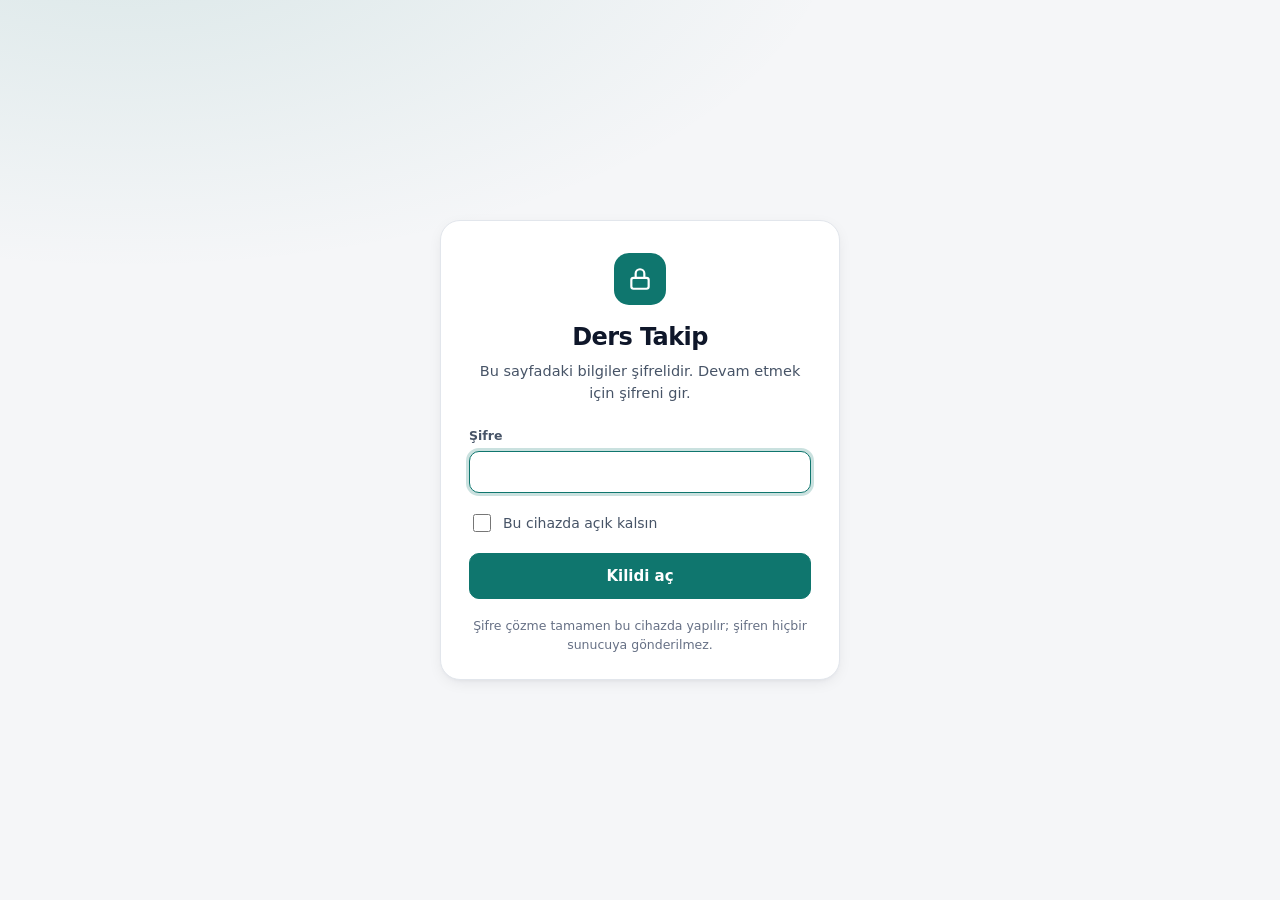
==== index.html @ cd124414 "Çalışma sekmesi: bilgi paketinden haftalık konular ve resmi not oranları - Her dersin OKÜ Bologna bi" ====
<!DOCTYPE html>
<html lang="tr">
<head>
<meta charset="utf-8">
<meta name="viewport" content="width=device-width, initial-scale=1, viewport-fit=cover">
<meta http-equiv="Content-Security-Policy" content="default-src 'self'; script-src 'self'; style-src 'self' 'unsafe-inline' https://fonts.googleapis.com; font-src https://fonts.gstatic.com; img-src 'self' data:; connect-src 'self' https://api.github.com https://gist.githubusercontent.com; object-src 'none'; base-uri 'none'; form-action 'none'">
<meta name="referrer" content="no-referrer">
<meta name="robots" content="noindex, nofollow, noarchive">
<meta name="color-scheme" content="light dark">
<meta name="theme-color" content="#f5f6f8" media="(prefers-color-scheme: light)">
<meta name="theme-color" content="#0b0f15" media="(prefers-color-scheme: dark)">
<meta name="application-name" content="Ders Takip">
<meta name="mobile-web-app-capable" content="yes">
<meta name="apple-mobile-web-app-capable" content="yes">
<meta name="apple-mobile-web-app-title" content="Ders Takip">
<meta name="apple-mobile-web-app-status-bar-style" content="default">
<link rel="manifest" href="manifest.webmanifest">
<link rel="apple-touch-icon" href="icons/apple-touch-icon.png">
<title>Ders Takip</title>
<link rel="icon" type="image/png" sizes="32x32" href="icons/favicon-32.png">
<link rel="preconnect" href="https://fonts.googleapis.com">
<link rel="preconnect" href="https://fonts.gstatic.com" crossorigin>
<link crossorigin="anonymous" href="https://fonts.googleapis.com/css2?family=Plus+Jakarta+Sans:wght@400;500;600;700;800&family=JetBrains+Mono:wght@500;600&display=swap" rel="stylesheet">
<link rel="stylesheet" href="style.css?v=14">
<script src="tema.js?v=14"></script>
</head>
<body>

<main class="lock" id="lock" hidden>
  <div class="lock-card">
    <div class="brand-mark lock-mark" aria-hidden="true">
      <svg viewBox="0 0 24 24"><rect x="4" y="11" width="16" height="10" rx="2"/><path d="M8 11V7a4 4 0 0 1 8 0v4"/></svg>
    </div>
    <h1 class="lock-title">Ders Takip</h1>
    <p class="lock-sub">Bu sayfadaki bilgiler şifrelidir. Devam etmek için şifreni gir.</p>
    <form id="lockForm" class="lock-form" novalidate>
      <div class="field">
        <label for="lockPw">Şifre</label>
        <input id="lockPw" class="input" type="password" name="password" autocomplete="current-password" required>
      </div>
      <label class="lock-remember"><input type="checkbox" id="lockRemember"> Bu cihazda açık kalsın</label>
      <button id="lockBtn" class="btn btn-primary" type="submit">Kilidi aç</button>
    </form>
    <p class="lock-err" id="lockErr" role="alert" hidden></p>
    <p class="help lock-foot">Şifre çözme tamamen bu cihazda yapılır; şifren hiçbir sunucuya gönderilmez.</p>
  </div>
</main>

<div id="app" hidden>
<a class="skip" href="#view">İçeriğe geç</a>
<div class="app">
  <aside class="sidebar" aria-label="Ana menü">
    <div class="brand">
      <div class="brand-mark" aria-hidden="true">
        <svg viewBox="0 0 24 24"><path d="M22 10 12 5 2 10l10 5 10-5z"/><path d="M6 12v5c3 3 9 3 12 0v-5"/></svg>
      </div>
      <div>
        <div class="brand-title">Ders Takip</div>
        <div class="brand-sub" id="brandSub"></div>
      </div>
    </div>
    <nav class="nav" id="nav"></nav>
    <div class="side-foot" id="sideFoot"></div>
  </aside>

  <main class="main">
    <header class="topbar">
      <div class="topbar-left">
        <h1 class="page-title" id="pageTitle">Bugün</h1>
        <span class="week-pill" id="weekPill"></span>
      </div>
      <div class="topbar-right">
        <a class="sync-pill" id="syncPill" href="#ayarlar" hidden></a>
        <button class="icon-btn" id="themeBtn" type="button" aria-label="Temayı değiştir"></button>
        <button class="icon-btn only-mobile" id="settingsBtnTop" type="button" aria-label="Ayarlar"></button>
      </div>
    </header>
    <div id="view" class="view" tabindex="-1"></div>
  </main>

  <nav class="tabbar" id="tabbar" aria-label="Alt menü"></nav>
</div>

<div class="drawer-wrap" id="drawerWrap" hidden>
  <div class="scrim" data-close></div>
  <section class="drawer" id="drawer" role="dialog" aria-modal="true" aria-labelledby="drawerTitle"></section>
</div>

<div class="toast-wrap" id="toasts" aria-live="polite"></div>
</div>

<noscript><p style="padding:24px;font-family:sans-serif">Bu uygulama için JavaScript gereklidir.</p></noscript>
<script src="sabitler.js?v=14"></script>
<script src="kilit.js?v=14"></script>
</body>
</html>
---- style.css ----
/* ============ Tokens ============ */
:root {
  --bg: #f5f6f8;
  --surface: #ffffff;
  --surface-2: #f0f2f5;
  --surface-3: #e7eaef;
  --border: #e2e6ec;
  --border-strong: #cdd3dc;
  --text: #0f172a;
  --text-2: #475467;
  --text-3: #667085;
  --primary: #0f766e;
  --primary-hover: #115e59;
  --primary-soft: #d5f5ef;
  --on-primary: #ffffff;
  --danger: #c81e1e;
  --danger-soft: #fde8e8;
  --warn: #a15c07;
  --warn-soft: #fdf1d8;
  --ok: #157f3b;
  --ok-soft: #dcf5e4;
  --info: #1d5fd1;
  --info-soft: #e1ebfd;
  --shadow-sm: 0 1px 2px rgba(16, 24, 40, .05);
  --shadow-md: 0 4px 16px -4px rgba(16, 24, 40, .10), 0 2px 4px -2px rgba(16, 24, 40, .05);
  --shadow-lg: 0 24px 48px -12px rgba(16, 24, 40, .22);
  --radius: 14px;
  --radius-sm: 10px;
  --radius-xs: 7px;
  --font: "Plus Jakarta Sans", system-ui, -apple-system, "Segoe UI", Roboto, sans-serif;
  --mono: "JetBrains Mono", ui-monospace, "Cascadia Code", Consolas, monospace;
  --ease: cubic-bezier(.2, .8, .2, 1);
  --side-w: 248px;
  /* ders renkleri (hue ile türetilir) */
  --cL-bg: .955; --cC-bg: .045;
  --cL-bd: .64;  --cC-bd: .13;
  --cL-fg: .38;  --cC-fg: .10;
  --cL-solid: .66; --cC-solid: .15;
  color-scheme: light;
}
@media (prefers-color-scheme: dark) {
  :root:not([data-theme="light"]) {
    --bg: #0b0f15; --surface: #121821; --surface-2: #18202b; --surface-3: #202a37;
    --border: #232d3a; --border-strong: #334155;
    --text: #e8edf4; --text-2: #aab6c5; --text-3: #8a97a8;
    --primary: #2dd4bf; --primary-hover: #5eead4; --primary-soft: #0f3431; --on-primary: #04211e;
    --danger: #f87171; --danger-soft: #3a1618; --warn: #fbbf24; --warn-soft: #36270a;
    --ok: #4ade80; --ok-soft: #0f2e1b; --info: #7aa7ff; --info-soft: #14233f;
    --shadow-sm: 0 1px 2px rgba(0,0,0,.4); --shadow-md: 0 6px 20px -6px rgba(0,0,0,.6); --shadow-lg: 0 24px 60px -12px rgba(0,0,0,.7);
    --cL-bg: .29; --cC-bg: .055; --cL-bd: .70; --cC-bd: .12; --cL-fg: .93; --cC-fg: .045; --cL-solid: .72; --cC-solid: .14;
    color-scheme: dark;
  }
}
:root[data-theme="dark"] {
  --bg: #0b0f15; --surface: #121821; --surface-2: #18202b; --surface-3: #202a37;
  --border: #232d3a; --border-strong: #334155;
  --text: #e8edf4; --text-2: #aab6c5; --text-3: #8a97a8;
  --primary: #2dd4bf; --primary-hover: #5eead4; --primary-soft: #0f3431; --on-primary: #04211e;
  --danger: #f87171; --danger-soft: #3a1618; --warn: #fbbf24; --warn-soft: #36270a;
  --ok: #4ade80; --ok-soft: #0f2e1b; --info: #7aa7ff; --info-soft: #14233f;
  --shadow-sm: 0 1px 2px rgba(0,0,0,.4); --shadow-md: 0 6px 20px -6px rgba(0,0,0,.6); --shadow-lg: 0 24px 60px -12px rgba(0,0,0,.7);
  --cL-bg: .29; --cC-bg: .055; --cL-bd: .70; --cC-bd: .12; --cL-fg: .93; --cC-fg: .045; --cL-solid: .72; --cC-solid: .14;
  color-scheme: dark;
}

.c {
  --c-bg: oklch(var(--cL-bg) var(--cC-bg) var(--h));
  --c-bd: oklch(var(--cL-bd) var(--cC-bd) var(--h));
  --c-fg: oklch(var(--cL-fg) var(--cC-fg) var(--h));
  --c-solid: oklch(var(--cL-solid) var(--cC-solid) var(--h));
}

/* ============ Base ============ */
*, *::before, *::after { box-sizing: border-box; }
html { -webkit-text-size-adjust: 100%; }
body {
  margin: 0; font-family: var(--font); font-size: 15px; line-height: 1.5;
  color: var(--text); background: var(--bg);
  -webkit-font-smoothing: antialiased; font-variant-numeric: tabular-nums;
}
button, input, select, textarea { font: inherit; color: inherit; }
button { cursor: pointer; }
svg { width: 1em; height: 1em; fill: none; stroke: currentColor; stroke-width: 2; stroke-linecap: round; stroke-linejoin: round; flex-shrink: 0; }
a { color: var(--primary); }
[hidden] { display: none !important; }
:focus-visible { outline: 2.5px solid var(--primary); outline-offset: 2px; border-radius: 6px; }
.mono { font-family: var(--mono); font-size: .86em; letter-spacing: -.01em; }
.muted { color: var(--text-3); }
.skip { position: absolute; left: -999px; top: 8px; z-index: 100; background: var(--primary); color: var(--on-primary); padding: 8px 14px; border-radius: 8px; }
.skip:focus { left: 8px; }
.sr { position: absolute; width: 1px; height: 1px; overflow: hidden; clip: rect(0 0 0 0); white-space: nowrap; }

/* ============ Layout ============ */
.app { display: grid; grid-template-columns: var(--side-w) 1fr; min-height: 100vh; }
.sidebar {
  position: sticky; top: 0; height: 100vh; display: flex; flex-direction: column; gap: 8px;
  padding: 20px 14px; background: var(--surface); border-right: 1px solid var(--border);
}
.brand { display: flex; align-items: center; gap: 11px; padding: 4px 8px 18px; }
.brand-mark { width: 38px; height: 38px; border-radius: 11px; display: grid; place-items: center; background: var(--primary); color: var(--on-primary); font-size: 20px; }
.brand-title { font-weight: 800; letter-spacing: -.02em; font-size: 16px; line-height: 1.2; }
.brand-sub { font-size: 12.5px; color: var(--text-3); font-weight: 500; }
.nav { display: flex; flex-direction: column; gap: 2px; }
.nav a {
  display: flex; align-items: center; gap: 12px; padding: 10px 12px; border-radius: var(--radius-sm);
  color: var(--text-2); text-decoration: none; font-weight: 600; font-size: 14.5px;
  transition: background .15s var(--ease), color .15s var(--ease);
}
.nav a svg { font-size: 19px; }
.nav a:hover { background: var(--surface-2); color: var(--text); }
.nav a[aria-current="page"] { background: var(--primary-soft); color: var(--primary); }
.nav .nav-badge { margin-left: auto; font-size: 11.5px; font-weight: 700; padding: 1px 7px; border-radius: 99px; background: var(--danger-soft); color: var(--danger); }
.side-foot { margin-top: auto; }
.side-card { padding: 14px; border-radius: var(--radius); background: var(--surface-2); font-size: 13px; }
.side-card .lbl { color: var(--text-3); font-weight: 600; font-size: 12px; }
.side-card .big { font-weight: 800; font-size: 20px; letter-spacing: -.02em; }
.progress { height: 6px; border-radius: 99px; background: var(--surface-3); overflow: hidden; }
.progress > i { display: block; height: 100%; border-radius: 99px; background: var(--primary); transition: width .5s var(--ease); }

.main { min-width: 0; display: flex; flex-direction: column; }
.topbar {
  position: sticky; top: 0; z-index: 20; display: flex; align-items: center; justify-content: space-between; gap: 12px;
  padding: 14px 32px; background: color-mix(in srgb, var(--bg) 85%, transparent);
  backdrop-filter: saturate(1.4) blur(12px); -webkit-backdrop-filter: saturate(1.4) blur(12px);
  border-bottom: 1px solid transparent;
}
.topbar.scrolled { border-bottom-color: var(--border); }
.topbar-left { display: flex; align-items: center; gap: 12px; min-width: 0; }
.topbar-right { display: flex; gap: 6px; }
.page-title { margin: 0; font-size: 22px; font-weight: 800; letter-spacing: -.025em; white-space: nowrap; }
.week-pill { font-size: 12.5px; font-weight: 700; padding: 4px 10px; border-radius: 99px; background: var(--surface); border: 1px solid var(--border); color: var(--text-2); white-space: nowrap; }
.icon-btn {
  width: 40px; height: 40px; display: grid; place-items: center; border-radius: 11px; border: 1px solid var(--border);
  background: var(--surface); color: var(--text-2); font-size: 18px; transition: all .15s var(--ease);
}
.icon-btn:hover { color: var(--text); border-color: var(--border-strong); }
.view { padding: 8px 32px 48px; outline: none; max-width: 1320px; width: 100%; }
.only-mobile { display: none !important; }

.tabbar { display: none; }

/* ============ Primitives ============ */
.grid { display: grid; gap: 16px; }
.row { display: flex; align-items: center; gap: 10px; }
.wrap { flex-wrap: wrap; }
.between { justify-content: space-between; }
.card { background: var(--surface); border: 1px solid var(--border); border-radius: var(--radius); box-shadow: var(--shadow-sm); }
.card-pad { padding: 20px; }
.card-h { display: flex; align-items: center; justify-content: space-between; gap: 10px; margin-bottom: 14px; }
.card-t { margin: 0; font-size: 15.5px; font-weight: 700; letter-spacing: -.01em; display: flex; align-items: center; gap: 8px; }
.card-t svg { color: var(--text-3); font-size: 17px; }
.section-t { font-size: 13px; font-weight: 700; color: var(--text-3); text-transform: uppercase; letter-spacing: .06em; margin: 26px 0 10px; }
.link-btn { background: none; border: 0; color: var(--primary); font-weight: 650; font-size: 13.5px; display: inline-flex; align-items: center; gap: 4px; padding: 6px 4px; border-radius: 6px; text-decoration: none; }
.link-btn:hover { color: var(--primary-hover); }
.btn {
  display: inline-flex; align-items: center; justify-content: center; gap: 8px; min-height: 40px; padding: 0 16px;
  border-radius: var(--radius-sm); border: 1px solid var(--border-strong); background: var(--surface);
  font-weight: 650; font-size: 14px; color: var(--text); transition: all .15s var(--ease); white-space: nowrap;
}
.btn:hover { background: var(--surface-2); }
.btn:active { transform: translateY(1px); }
.btn svg { font-size: 16px; }
.btn-primary { background: var(--primary); border-color: var(--primary); color: var(--on-primary); }
.btn-primary:hover { background: var(--primary-hover); border-color: var(--primary-hover); }
.btn-ghost { border-color: transparent; background: transparent; color: var(--text-2); }
.btn-ghost:hover { background: var(--surface-2); color: var(--text); }
.btn-danger { color: var(--danger); }
.btn-sm { min-height: 34px; padding: 0 12px; font-size: 13px; border-radius: 9px; }

.badge { display: inline-flex; align-items: center; gap: 5px; font-size: 12px; font-weight: 700; padding: 2px 8px; border-radius: 99px; white-space: nowrap; line-height: 1.6; }
.badge svg { font-size: 12px; }
.b-neutral { background: var(--surface-2); color: var(--text-2); }
.b-ok { background: var(--ok-soft); color: var(--ok); }
.b-warn { background: var(--warn-soft); color: var(--warn); }
.b-danger { background: var(--danger-soft); color: var(--danger); }
.b-info { background: var(--info-soft); color: var(--info); }
.b-primary { background: var(--primary-soft); color: var(--primary); }

.chip-code { font-family: var(--mono); font-size: 12px; font-weight: 600; padding: 2px 7px; border-radius: 6px; background: var(--c-bg); color: var(--c-fg); border: 1px solid color-mix(in oklab, var(--c-bd) 35%, transparent); white-space: nowrap; }
.dot { width: 10px; height: 10px; border-radius: 50%; background: var(--c-solid); flex-shrink: 0; }

.seg { display: inline-flex; padding: 3px; gap: 2px; background: var(--surface-2); border-radius: 11px; border: 1px solid var(--border); flex-wrap: wrap; }
.seg button { border: 0; background: transparent; padding: 6px 12px; min-height: 32px; border-radius: 8px; font-weight: 650; font-size: 13px; color: var(--text-2); position: relative; transition: all .15s var(--ease); }
.seg button:hover { color: var(--text); }
.seg button[aria-pressed="true"] { background: var(--surface); color: var(--text); box-shadow: var(--shadow-sm), 0 0 0 1px var(--border); }
.seg button .rec { position: absolute; top: 3px; right: 3px; width: 6px; height: 6px; border-radius: 50%; background: var(--primary); }

.field { display: flex; flex-direction: column; gap: 6px; }
.field label, .field .lbl { font-size: 12.5px; font-weight: 650; color: var(--text-2); }
.input, .select, textarea.input {
  min-height: 42px; padding: 8px 12px; border-radius: var(--radius-sm); border: 1px solid var(--border-strong);
  background: var(--surface); width: 100%; transition: border-color .15s, box-shadow .15s;
}
.input:focus, .select:focus { outline: none; border-color: var(--primary); box-shadow: 0 0 0 3px color-mix(in srgb, var(--primary) 22%, transparent); }
.input::placeholder { color: var(--text-3); }
textarea.input { min-height: 96px; resize: vertical; line-height: 1.5; }
.help { font-size: 12.5px; color: var(--text-3); }

.empty { text-align: center; padding: 28px 16px; color: var(--text-3); font-size: 14px; }
.empty svg { font-size: 28px; margin-bottom: 6px; color: var(--text-3); }

.callout { display: flex; gap: 12px; padding: 12px 14px; border-radius: var(--radius-sm); font-size: 13.5px; line-height: 1.5; }
.callout svg { font-size: 18px; margin-top: 1px; }
.callout.info { background: var(--info-soft); color: color-mix(in srgb, var(--info) 70%, var(--text)); }
.callout.warn { background: var(--warn-soft); color: color-mix(in srgb, var(--warn) 75%, var(--text)); }
.callout.danger { background: var(--danger-soft); color: color-mix(in srgb, var(--danger) 75%, var(--text)); }
.callout.ok { background: var(--ok-soft); color: color-mix(in srgb, var(--ok) 75%, var(--text)); }
.callout b { font-weight: 700; }

/* ============ Dashboard ============ */
.hello { margin: 6px 0 20px; }
.hello h2 { margin: 0; font-size: 28px; font-weight: 800; letter-spacing: -.03em; line-height: 1.2; }
.hello p { margin: 4px 0 0; color: var(--text-2); font-size: 15px; }
.dash { display: grid; grid-template-columns: minmax(0, 1.55fr) minmax(0, 1fr); gap: 16px; align-items: start; }
.dash-col { display: grid; gap: 16px; min-width: 0; }

.hero {
  position: relative; overflow: hidden; padding: 22px; border-radius: var(--radius);
  background: var(--c-bg, var(--surface)); border: 1px solid color-mix(in oklab, var(--c-bd, var(--border)) 40%, transparent);
}
.hero.neutral { background: var(--surface); border-color: var(--border); }
.hero-k { font-size: 12.5px; font-weight: 750; letter-spacing: .06em; text-transform: uppercase; color: var(--c-fg, var(--text-3)); display: flex; align-items: center; gap: 8px; }
.hero-k .live { width: 8px; height: 8px; border-radius: 50%; background: var(--danger); box-shadow: 0 0 0 0 color-mix(in srgb, var(--danger) 60%, transparent); animation: pulse 2s infinite; }
@keyframes pulse { 0% { box-shadow: 0 0 0 0 color-mix(in srgb, var(--danger) 55%, transparent); } 70% { box-shadow: 0 0 0 9px transparent; } 100% { box-shadow: 0 0 0 0 transparent; } }
.hero-name { font-size: 24px; font-weight: 800; letter-spacing: -.025em; margin: 8px 0 4px; line-height: 1.2; }
.hero-meta { display: flex; flex-wrap: wrap; gap: 6px 16px; color: var(--text-2); font-size: 14px; }
.hero-meta span { display: inline-flex; align-items: center; gap: 6px; }
.hero-meta svg { color: var(--c-fg, var(--text-3)); }
.hero-count { display: flex; align-items: baseline; gap: 6px; margin-top: 16px; }
.hero-count b { font-size: 34px; font-weight: 800; letter-spacing: -.03em; line-height: 1; }
.hero .progress { margin-top: 12px; background: color-mix(in oklab, var(--c-bd, var(--border)) 22%, transparent); }
.hero .progress > i { background: var(--c-solid, var(--primary)); }
.hero-actions { display: flex; gap: 8px; margin-top: 16px; flex-wrap: wrap; }

.stats { display: grid; grid-template-columns: repeat(4, minmax(0, 1fr)); gap: 12px; }
.stat { padding: 14px 16px; }
.stat .k { font-size: 12.5px; color: var(--text-3); font-weight: 650; }
.stat .v { font-size: 24px; font-weight: 800; letter-spacing: -.03em; line-height: 1.25; }
.stat .s { font-size: 12px; color: var(--text-3); }

.timeline { display: flex; flex-direction: column; }
.tl-item { display: grid; grid-template-columns: 62px 1fr; gap: 14px; position: relative; padding: 0 0 14px; }
.tl-item:last-child { padding-bottom: 0; }
.tl-time { text-align: right; font-family: var(--mono); font-size: 12.5px; color: var(--text-2); padding-top: 11px; line-height: 1.3; }
.tl-time small { display: block; color: var(--text-3); }
.tl-body {
  border-radius: var(--radius-sm); padding: 11px 14px; background: var(--c-bg); border-left: 4px solid var(--c-bd);
  display: flex; gap: 12px; align-items: center; justify-content: space-between; min-width: 0; cursor: pointer; transition: transform .15s var(--ease);
}
.tl-body:hover { transform: translateX(2px); }
.tl-item.past .tl-body > div:first-child, .tl-item.past .tl-time { opacity: .5; }
.tl-item.now .tl-body { box-shadow: 0 0 0 2px var(--c-bd); }
.tl-name { font-weight: 700; color: var(--text); font-size: 14.5px; line-height: 1.3; }
.tl-sub { font-size: 12.5px; color: var(--text-2); display: flex; gap: 10px; flex-wrap: wrap; margin-top: 2px; }
.tl-sub span { display: inline-flex; align-items: center; gap: 4px; }
.att-q { display: flex; gap: 4px; flex-shrink: 0; }
.att-btn {
  width: 36px; height: 36px; border-radius: 10px; display: grid; place-items: center; border: 1px solid color-mix(in oklab, var(--c-bd) 45%, transparent);
  background: var(--surface); color: var(--text-3); font-size: 16px; transition: all .15s var(--ease);
}
.att-btn:hover { color: var(--text); }
.att-btn.on-var { background: var(--ok); border-color: var(--ok); color: #fff; }
.att-btn.on-yok { background: var(--danger); border-color: var(--danger); color: #fff; }

.risk-row { display: grid; grid-template-columns: 1fr auto; gap: 4px 10px; align-items: center; padding: 9px 0; border-top: 1px dashed var(--border); cursor: pointer; }
.risk-row:first-child { border-top: 0; padding-top: 0; }
.risk-row .nm { font-weight: 650; font-size: 14px; display: flex; align-items: center; gap: 8px; min-width: 0; }
.risk-row .nm span { overflow: hidden; text-overflow: ellipsis; white-space: nowrap; }
.risk-row .num { font-size: 12.5px; color: var(--text-2); font-weight: 600; }
.risk-row .progress { grid-column: 1 / -1; }
.lvl-ok > i { background: var(--ok) !important; }
.lvl-warn > i { background: var(--warn) !important; }
.lvl-danger > i { background: var(--danger) !important; }
.lvl-muted > i { background: var(--text-3) !important; }

.gno-mini { display: flex; align-items: flex-end; gap: 18px; flex-wrap: wrap; }
.gno-mini .v { font-size: 38px; font-weight: 800; letter-spacing: -.04em; line-height: 1; }
.gno-mini .arrow { color: var(--text-3); font-size: 20px; margin-bottom: 8px; }

/* ============ Timetable ============ */
.toolbar { display: flex; align-items: center; justify-content: space-between; gap: 12px; flex-wrap: wrap; margin-bottom: 14px; }
.tt-wrap { overflow-x: auto; padding: 0; }
.tt { --ppm: 1.12px; display: grid; grid-template-columns: 58px repeat(5, minmax(128px, 1fr)); min-width: 760px; }
.tt-head { position: sticky; top: 0; z-index: 3; padding: 12px 8px; text-align: center; font-weight: 700; font-size: 13.5px; border-bottom: 1px solid var(--border); background: var(--surface); }
.tt-head.today { color: var(--primary); }
.tt-head.today::after { content: ""; display: block; width: 22px; height: 3px; border-radius: 3px; background: var(--primary); margin: 5px auto 0; }
.tt-head small { display: block; font-weight: 500; color: var(--text-3); font-size: 11.5px; }
.tt-times { position: relative; border-right: 1px solid var(--border); }
.tt-time { position: absolute; right: 8px; font-family: var(--mono); font-size: 11px; color: var(--text-3); transform: translateY(-6px); }
.tt-day { position: relative; border-right: 1px solid var(--border); }
.tt-day:last-child { border-right: 0; }
.tt-day.today { background: color-mix(in srgb, var(--primary) 4%, transparent); }
.tt-line { position: absolute; left: 0; right: 0; border-top: 1px dashed var(--border); }
.tt-lunch {
  position: absolute; left: 0; right: 0; display: grid; place-items: center; font-size: 11.5px; font-weight: 600; color: var(--text-3);
  background: repeating-linear-gradient(135deg, transparent 0 6px, color-mix(in srgb, var(--border) 60%, transparent) 6px 7px);
}
.tt-now { position: absolute; left: -4px; right: 0; height: 2px; background: var(--danger); z-index: 4; pointer-events: none; }
.tt-now::before { content: ""; position: absolute; left: 0; top: -4px; width: 10px; height: 10px; border-radius: 50%; background: var(--danger); }
.blk {
  position: absolute; border-radius: 9px; padding: 6px 8px; overflow: hidden; text-align: left; z-index: 2;
  background: var(--c-bg); border: 1px solid color-mix(in oklab, var(--c-bd) 38%, transparent); border-left: 3.5px solid var(--c-bd);
  color: var(--text); display: flex; flex-direction: column; gap: 1px; transition: transform .15s var(--ease), box-shadow .15s var(--ease);
}
.blk:hover { transform: translateY(-1px); box-shadow: var(--shadow-md); z-index: 5; }
.blk.lab { background-image: repeating-linear-gradient(135deg, transparent 0 7px, color-mix(in oklab, var(--c-bd) 13%, transparent) 7px 9px); }
.blk.opt { border-style: dashed; border-left-style: solid; }
.blk.conf-kritik { box-shadow: 0 0 0 2px var(--danger); }
.blk.conf-dikkat { box-shadow: 0 0 0 2px var(--warn); }
.blk.conf-dusuk { box-shadow: 0 0 0 1.5px var(--text-3); }
.blk .b-code { font-family: var(--mono); font-size: 10.5px; font-weight: 600; color: var(--c-fg); display: flex; align-items: center; gap: 4px; white-space: nowrap; overflow: hidden; }
.blk .b-code svg { font-size: 12px; }
.blk.conf-kritik .b-code svg { color: var(--danger); }
.blk.conf-dikkat .b-code svg { color: var(--warn); }
.blk.conf-dusuk .b-code svg { color: var(--text-3); }
.blk.short .b-name { -webkit-line-clamp: 1; }
.blk.short .b-room { display: none; }
.blk .b-name { font-weight: 700; font-size: 12.5px; line-height: 1.25; display: -webkit-box; -webkit-line-clamp: 2; -webkit-box-orient: vertical; overflow: hidden; }
.blk .b-room { font-size: 11px; color: var(--text-2); white-space: nowrap; overflow: hidden; text-overflow: ellipsis; }
.blk.narrow .b-name { font-size: 11.5px; }
.legend { display: flex; flex-wrap: wrap; gap: 8px 18px; font-size: 12.5px; color: var(--text-2); padding: 12px 16px; border-top: 1px solid var(--border); }
.legend span { display: inline-flex; align-items: center; gap: 7px; }
.lg-sw { width: 22px; height: 14px; border-radius: 4px; background: var(--surface-2); border: 1.5px solid var(--text-3); }
.lg-sw.dash { border-style: dashed; }
.lg-sw.lab { background-image: repeating-linear-gradient(135deg, transparent 0 4px, var(--border-strong) 4px 6px); border-color: var(--border-strong); }
.lg-sw.cf { border-color: var(--warn); border-width: 2px; }

.sec-panel { display: grid; grid-template-columns: repeat(auto-fill, minmax(250px, 1fr)); gap: 10px; }
.sec-item { display: flex; flex-direction: column; gap: 8px; padding: 12px 14px; border-radius: var(--radius-sm); border: 1px solid var(--border); background: var(--surface); }
.sec-item .top { display: flex; align-items: center; gap: 8px; font-weight: 650; font-size: 13.5px; min-width: 0; }
.sec-item .top span.nm { overflow: hidden; text-overflow: ellipsis; white-space: nowrap; }
.sec-item .when { font-size: 12px; color: var(--text-3); }

.conf-list { display: flex; flex-direction: column; gap: 8px; }
.conf-item { display: grid; grid-template-columns: auto 1fr; gap: 12px; padding: 12px 14px; border-radius: var(--radius-sm); border: 1px solid var(--border); background: var(--surface); align-items: start; }
.conf-ic { width: 32px; height: 32px; border-radius: 9px; display: grid; place-items: center; font-size: 16px; }
.conf-item .t { font-weight: 650; font-size: 14px; }
.conf-item .d { font-size: 13px; color: var(--text-2); margin-top: 2px; }

.day-tabs { display: none; }
.agenda { display: none; }

/* ============ Courses ============ */
.filters { display: flex; gap: 8px; flex-wrap: wrap; align-items: center; margin-bottom: 16px; }
.fchip { border: 1px solid var(--border); background: var(--surface); border-radius: 99px; padding: 0 14px; min-height: 36px; font-weight: 650; font-size: 13.5px; color: var(--text-2); display: inline-flex; align-items: center; gap: 7px; transition: all .15s var(--ease); }
.fchip:hover { border-color: var(--border-strong); color: var(--text); }
.fchip[aria-pressed="true"] { background: var(--text); color: var(--bg); border-color: var(--text); }
.fchip .n { font-size: 11.5px; opacity: .7; }
.search { position: relative; margin-left: auto; min-width: 220px; }
.search svg { position: absolute; left: 12px; top: 50%; transform: translateY(-50%); color: var(--text-3); }
.search .input { padding-left: 36px; min-height: 38px; border-radius: 99px; }

.course-grid { display: grid; grid-template-columns: repeat(auto-fill, minmax(300px, 1fr)); gap: 14px; }
.ccard {
  position: relative; text-align: left; padding: 16px 16px 14px; border-radius: var(--radius); background: var(--surface);
  border: 1px solid var(--border); box-shadow: var(--shadow-sm); display: flex; flex-direction: column; gap: 10px; overflow: hidden;
  transition: transform .18s var(--ease), box-shadow .18s var(--ease), border-color .18s;
}
.ccard::before { content: ""; position: absolute; inset: 0 0 auto 0; height: 4px; background: var(--c-solid); }
.ccard:hover { transform: translateY(-2px); box-shadow: var(--shadow-md); border-color: var(--border-strong); }
.ccard .top { display: flex; align-items: center; gap: 6px; flex-wrap: wrap; }
.ccard h3 { margin: 0; font-size: 16.5px; font-weight: 750; letter-spacing: -.015em; line-height: 1.3; }
.ccard .teacher { font-size: 13px; color: var(--text-2); display: flex; align-items: center; gap: 6px; }
.ccard .sched { display: flex; flex-direction: column; gap: 3px; font-size: 12.5px; color: var(--text-2); }
.ccard .sched div { display: flex; gap: 8px; }
.ccard .sched b { font-weight: 650; color: var(--text); min-width: 30px; }
.ccard .meta { display: flex; gap: 0; border-top: 1px solid var(--border); padding-top: 10px; margin-top: auto; }
.ccard .meta div { flex: 1; text-align: center; border-right: 1px solid var(--border); }
.ccard .meta div:last-child { border-right: 0; }
.ccard .meta .k { font-size: 11px; color: var(--text-3); font-weight: 650; text-transform: uppercase; letter-spacing: .04em; }
.ccard .meta .v { font-weight: 750; font-size: 15px; }
.ccard .att { display: flex; flex-direction: column; gap: 5px; }
.ccard .att .row { font-size: 12.5px; justify-content: space-between; color: var(--text-2); }

.hist { display: flex; gap: 6px; flex-wrap: wrap; align-items: center; }
.g { font-family: var(--mono); font-weight: 600; font-size: 11.5px; padding: 1px 6px; border-radius: 5px; }
.g-pass { background: var(--ok-soft); color: var(--ok); }
.g-cond { background: var(--warn-soft); color: var(--warn); }
.g-fail { background: var(--danger-soft); color: var(--danger); }
.g-none { background: var(--surface-2); color: var(--text-3); }

/* ============ Drawer ============ */
.drawer-wrap { position: fixed; inset: 0; z-index: 60; }
.scrim { position: absolute; inset: 0; background: rgba(8, 12, 20, .45); animation: fade .2s var(--ease); }
.drawer {
  position: absolute; top: 0; right: 0; bottom: 0; width: min(560px, 100%); background: var(--bg); box-shadow: var(--shadow-lg);
  display: flex; flex-direction: column; animation: slide .28s var(--ease); outline: none;
}
@keyframes fade { from { opacity: 0; } }
@keyframes slide { from { transform: translateX(40px); opacity: 0; } }
.drawer-wrap.closing .scrim { animation: fade .16s reverse forwards; }
.drawer-wrap.closing .drawer { animation: slide .16s reverse forwards; }
.dr-head { padding: 20px 22px 16px; background: var(--c-bg); border-bottom: 1px solid color-mix(in oklab, var(--c-bd) 30%, transparent); position: relative; }
.dr-head .close { position: absolute; top: 14px; right: 14px; }
.dr-head h2 { margin: 8px 0 2px; font-size: 22px; font-weight: 800; letter-spacing: -.025em; line-height: 1.2; padding-right: 40px; }
.dr-body { overflow-y: auto; padding: 18px 22px 40px; display: flex; flex-direction: column; gap: 14px; }
.info-grid { display: grid; grid-template-columns: repeat(3, minmax(0, 1fr)); gap: 10px; }
.info { padding: 10px 12px; border-radius: var(--radius-sm); background: var(--surface); border: 1px solid var(--border); }
.info .k { font-size: 11.5px; font-weight: 650; color: var(--text-3); }
.info .v { font-weight: 700; font-size: 14px; }
.info.span2 { grid-column: span 2; }
.info.span3 { grid-column: 1 / -1; }

.att-grid { display: grid; gap: 14px; }
.att-sess-h { font-size: 13px; margin-bottom: 6px; color: var(--text-2); }
.att-sess-h b { color: var(--text); font-weight: 700; }
.att-weeks { display: grid; grid-template-columns: repeat(7, minmax(0, 1fr)); gap: 5px; }
.att-cell {
  position: relative; height: 40px; border-radius: 9px; border: 1px dashed var(--border-strong); background: var(--surface);
  color: var(--text-3); display: grid; place-items: center; padding: 0; transition: all .12s var(--ease);
}
.att-cell:hover { border-color: var(--text-3); }
.att-cell .wn { position: absolute; top: 3px; left: 6px; font-size: 10.5px; font-weight: 700; line-height: 1; }
.att-cell svg { font-size: 16px; margin-top: 6px; stroke-width: 2.6; }
.att-cell.var { border: 1px solid var(--ok); background: var(--ok-soft); color: var(--ok); }
.att-cell.yok { border: 1px solid var(--danger); background: var(--danger-soft); color: var(--danger); }
.att-cell.cur { box-shadow: 0 0 0 2px var(--primary); border-color: transparent; }
.att-cell.future:not(.var):not(.yok) { opacity: .5; }

.grade-inputs { display: grid; grid-template-columns: repeat(3, minmax(0, 1fr)); gap: 10px; }
.grade-out { display: flex; align-items: center; gap: 16px; padding: 14px; border-radius: var(--radius-sm); background: var(--surface-2); flex-wrap: wrap; }
.info .v .muted { font-size: 12.5px; }
.grade-out .avg { font-size: 30px; font-weight: 800; letter-spacing: -.03em; line-height: 1; }
.letter { display: inline-grid; place-items: center; min-width: 44px; height: 32px; padding: 0 8px; border-radius: 9px; font-family: var(--mono); font-weight: 600; font-size: 14px; }

/* ============ Tasks ============ */
.task-form { display: grid; grid-template-columns: 2fr 1.2fr 1fr 1fr auto; gap: 10px; align-items: end; }
.task-group { margin-top: 18px; }
.task-group h3 { font-size: 13px; font-weight: 700; color: var(--text-3); text-transform: uppercase; letter-spacing: .06em; margin: 0 0 8px; display: flex; align-items: center; gap: 8px; }
.task { display: grid; grid-template-columns: auto 1fr auto; gap: 12px; align-items: center; padding: 10px 12px 10px 14px; background: var(--surface); border: 1px solid var(--border); border-radius: var(--radius-sm); margin-bottom: 6px; transition: opacity .2s; }
.task.done { opacity: .6; }
.task.done .tt-title { text-decoration: line-through; }
.check { width: 24px; height: 24px; border-radius: 7px; border: 2px solid var(--border-strong); background: var(--surface); display: grid; place-items: center; color: transparent; font-size: 14px; padding: 0; transition: all .15s var(--ease); }
.check:hover { border-color: var(--primary); }
.check.on { background: var(--primary); border-color: var(--primary); color: var(--on-primary); }
.tt-title { font-weight: 650; font-size: 14.5px; }
.tt-meta { display: flex; gap: 8px; flex-wrap: wrap; align-items: center; font-size: 12.5px; color: var(--text-3); margin-top: 3px; }

/* ============ Academic ============ */
.kpis { display: grid; grid-template-columns: repeat(4, minmax(0, 1fr)); gap: 12px; }
.kpi .v { font-size: 30px; font-weight: 800; letter-spacing: -.035em; line-height: 1.15; }
.kpi .k { font-size: 12.5px; font-weight: 650; color: var(--text-3); }
.kpi .s { font-size: 12.5px; color: var(--text-2); margin-top: 2px; }
.delta-up { color: var(--ok); font-weight: 700; }
.delta-down { color: var(--danger); font-weight: 700; }
.acad { display: grid; grid-template-columns: minmax(0, 1.35fr) minmax(0, 1fr); gap: 16px; align-items: start; }
.chart { width: 100%; height: auto; display: block; overflow: visible; stroke: none; stroke-width: 1; }
.chart .hit { outline: none; cursor: default; }
.chart .hit:focus-visible { fill: color-mix(in srgb, var(--primary) 8%, transparent); }
.chart text { font-family: var(--font); fill: var(--text-3); font-size: 11px; }
.chart .val { fill: var(--text); font-weight: 700; font-size: 11.5px; }
.chart-tip { position: absolute; pointer-events: none; background: var(--text); color: var(--bg); padding: 7px 10px; border-radius: 8px; font-size: 12.5px; white-space: nowrap; transform: translate(-50%, calc(-100% - 12px)); box-shadow: var(--shadow-md); z-index: 5; }
.chart-tip b { font-weight: 700; }
.sim-row { display: grid; grid-template-columns: minmax(0, 1fr) auto 108px; gap: 10px; align-items: center; padding: 8px 0; border-top: 1px dashed var(--border); }
.sim-row:first-child { border-top: 0; }
.sim-row .nm { font-weight: 650; font-size: 14px; display: flex; align-items: center; gap: 8px; min-width: 0; }
.sim-row .nm span.t { overflow: hidden; text-overflow: ellipsis; white-space: nowrap; }
.sim-row .old { font-size: 12px; color: var(--text-3); white-space: nowrap; }
.sim-sticky { position: sticky; top: 80px; }
.term { border: 1px solid var(--border); border-radius: var(--radius-sm); background: var(--surface); margin-bottom: 8px; overflow: hidden; }
.term summary { list-style: none; display: flex; align-items: center; gap: 12px; padding: 12px 14px; cursor: pointer; font-weight: 650; }
.term summary::-webkit-details-marker { display: none; }
.term summary .chev { margin-left: auto; transition: transform .2s var(--ease); color: var(--text-3); }
.term[open] summary .chev { transform: rotate(180deg); }
.term table { width: 100%; border-collapse: collapse; font-size: 13.5px; }
.term td, .term th { padding: 8px 14px; border-top: 1px solid var(--border); text-align: left; }
.term th { font-size: 11.5px; color: var(--text-3); font-weight: 650; text-transform: uppercase; letter-spacing: .04em; background: var(--surface-2); }
.term td.r, .term th.r { text-align: right; }
.target-box { display: grid; grid-template-columns: auto 1fr; gap: 14px; align-items: center; }
input[type="range"] { accent-color: var(--primary); width: 100%; }

/* ============ Settings ============ */
.set-grid { display: grid; grid-template-columns: repeat(2, minmax(0, 1fr)); gap: 16px; }
.scale-grid { display: grid; grid-template-columns: repeat(4, minmax(0, 1fr)); gap: 8px; }

/* ============ Toast ============ */
.toast-wrap { position: fixed; bottom: 24px; left: 50%; transform: translateX(-50%); z-index: 80; display: flex; flex-direction: column; gap: 8px; align-items: center; pointer-events: none; }
.toast { pointer-events: auto; display: flex; align-items: center; gap: 12px; background: var(--text); color: var(--bg); padding: 10px 12px 10px 16px; border-radius: 12px; box-shadow: var(--shadow-lg); font-size: 14px; font-weight: 600; animation: rise .25s var(--ease); }
.toast button { background: transparent; border: 0; color: var(--primary-soft); font-weight: 700; padding: 4px 8px; border-radius: 6px; }
:root[data-theme="dark"] .toast button { color: var(--primary-hover); }
@keyframes rise { from { transform: translateY(12px); opacity: 0; } }

/* ============ Responsive ============ */
@media (max-width: 1180px) {
  .dash, .acad { grid-template-columns: 1fr; }
  .sim-sticky { position: static; }
}
@media (max-width: 1024px) {
  :root { --side-w: 76px; }
  .brand > div:last-child, .nav a span, .nav .nav-badge, .side-foot { display: none; }
  .brand { justify-content: center; padding: 4px 0 18px; }
  .nav a { justify-content: center; padding: 12px; }
  .kpis, .stats { grid-template-columns: repeat(2, minmax(0, 1fr)); }
  .task-form { grid-template-columns: 1fr 1fr; }
  .task-form .field:first-child { grid-column: 1 / -1; }
}
@media (max-width: 760px) {
  body { font-size: 15px; }
  .app { grid-template-columns: 1fr; }
  .sidebar { display: none; }
  .topbar { padding: 12px 16px; padding-top: max(12px, env(safe-area-inset-top)); }
  .page-title { font-size: 20px; }
  .view { padding: 4px 16px calc(96px + env(safe-area-inset-bottom)); }
  .only-mobile { display: grid !important; }
  .tabbar {
    display: grid; grid-template-columns: repeat(5, 1fr); position: fixed; left: 0; right: 0; bottom: 0; z-index: 40;
    background: color-mix(in srgb, var(--surface) 92%, transparent); backdrop-filter: blur(14px); -webkit-backdrop-filter: blur(14px);
    border-top: 1px solid var(--border); padding: 6px 6px calc(6px + env(safe-area-inset-bottom));
  }
  .tabbar a { display: flex; flex-direction: column; align-items: center; gap: 2px; padding: 6px 2px; min-height: 52px; justify-content: center; border-radius: 12px; text-decoration: none; color: var(--text-3); font-size: 11px; font-weight: 650; position: relative; }
  .tabbar a svg { font-size: 22px; }
  .tabbar a[aria-current="page"] { color: var(--primary); }
  .tabbar a[aria-current="page"] svg { stroke-width: 2.4; }
  .tabbar .nav-badge { position: absolute; top: 4px; left: calc(50% + 6px); min-width: 16px; height: 16px; font-size: 10px; border-radius: 99px; background: var(--danger); color: #fff; display: grid; place-items: center; padding: 0 4px; }
  .hello h2 { font-size: 23px; }
  .tl-item { grid-template-columns: 44px 1fr; gap: 10px; }
  .tl-time { font-size: 12px; }
  .tl-body { padding: 10px 10px 10px 12px; gap: 8px; }
  .stats { gap: 8px; }
  .stat { padding: 12px; }
  .stat .v { font-size: 20px; }
  .card-pad { padding: 16px; }
  .hero { padding: 18px; }
  .hero-name { font-size: 21px; }
  .tt-wrap.card { display: none; }
  .legend-card { display: none; }
  .day-tabs { display: grid; grid-template-columns: repeat(5, 1fr); gap: 4px; margin-bottom: 12px; position: sticky; top: 64px; z-index: 10; background: var(--bg); padding: 4px 0; }
  .day-tabs button { border: 1px solid var(--border); background: var(--surface); border-radius: 12px; padding: 8px 0; min-height: 52px; font-weight: 700; font-size: 13px; color: var(--text-2); display: flex; flex-direction: column; align-items: center; line-height: 1.2; position: relative; }
  .day-tabs button small { font-weight: 500; font-size: 11px; color: var(--text-3); }
  .day-tabs button[aria-pressed="true"] { background: var(--text); color: var(--bg); border-color: var(--text); }
  .day-tabs button[aria-pressed="true"] small { color: inherit; opacity: .75; }
  .day-tabs .cf-dot { position: absolute; top: 6px; right: 8px; width: 7px; height: 7px; border-radius: 50%; background: var(--warn); }
  .agenda { display: block; }
  .search { margin-left: 0; width: 100%; }
  .course-grid { grid-template-columns: 1fr; }
  .info-grid { grid-template-columns: repeat(2, minmax(0, 1fr)); }
  .info.span2 { grid-column: 1 / -1; }
  .grade-inputs { grid-template-columns: repeat(3, minmax(0, 1fr)); gap: 6px; }
  .task-form { grid-template-columns: 1fr 1fr; }
  .kpi .v { font-size: 24px; }
  .set-grid { grid-template-columns: 1fr; }
  .drawer { width: 100%; top: 6vh; border-radius: 18px 18px 0 0; animation-name: up; }
  @keyframes up { from { transform: translateY(40px); opacity: 0; } }
  .dr-head { border-radius: 18px 18px 0 0; }
  .sim-row { grid-template-columns: minmax(0, 1fr) 96px; }
  .sim-row .old { grid-column: 1; grid-row: 2; margin-top: -6px; }
  .sim-row select { grid-row: 1 / span 2; grid-column: 2; }
  .toast-wrap { bottom: calc(88px + env(safe-area-inset-bottom)); }
}
@media (max-width: 400px) {
  .stats, .kpis { grid-template-columns: repeat(2, minmax(0, 1fr)); }
  .att-q .att-btn { width: 40px; height: 40px; }
}
@media (prefers-reduced-motion: reduce) {
  *, *::before, *::after { animation-duration: .001ms !important; animation-iteration-count: 1 !important; transition-duration: .001ms !important; scroll-behavior: auto !important; }
}
@media print {
  .sidebar, .tabbar, .topbar-right, .toolbar .btn { display: none !important; }
  .app { grid-template-columns: 1fr; }
  body { background: #fff; }
}

/* ============ Kilit ekranı ============ */
.lock { min-height: 100vh; min-height: 100dvh; display: grid; place-items: center; padding: 24px 16px; background:
  radial-gradient(1200px 600px at 10% -10%, color-mix(in srgb, var(--primary) 12%, transparent), transparent 60%), var(--bg); }
.lock-card { width: min(400px, 100%); background: var(--surface); border: 1px solid var(--border); border-radius: 20px; box-shadow: var(--shadow-md); padding: 32px 28px 24px; text-align: center; }
.lock-mark { width: 52px; height: 52px; border-radius: 15px; font-size: 26px; margin: 0 auto 14px; }
.lock-title { margin: 0; font-size: 24px; font-weight: 800; letter-spacing: -.025em; }
.lock-sub { margin: 6px 0 22px; color: var(--text-2); font-size: 14.5px; }
.lock-form { display: grid; gap: 14px; text-align: left; }
.lock-form .btn { min-height: 46px; font-size: 15px; }
.lock-form .btn:disabled { opacity: .7; cursor: progress; }
.lock-remember { display: flex; align-items: center; gap: 9px; font-size: 14px; color: var(--text-2); cursor: pointer; min-height: 32px; }
.lock-remember input { width: 18px; height: 18px; accent-color: var(--primary); }
.lock-err { margin: 14px 0 0; padding: 10px 12px; border-radius: 10px; background: var(--danger-soft); color: var(--danger); font-size: 14px; font-weight: 600; }
.lock-foot { margin: 18px 0 0; }

/* ============ Eşitleme ============ */
.sync-pill { display: inline-flex; align-items: center; gap: 7px; height: 40px; padding: 0 12px; border-radius: 11px; font-size: 13px; font-weight: 700; text-decoration: none; border: 1px solid transparent; }
.sync-pill svg { font-size: 16px; }
.sync-pill.spin svg { animation: spin 1s linear infinite; }
@keyframes spin { to { transform: rotate(360deg); } }
.steps { margin: 0; padding-left: 20px; display: grid; gap: 6px; font-size: 13.5px; color: var(--text-2); }
.steps a { font-weight: 650; display: inline-flex; align-items: center; gap: 5px; }
.btn:disabled { opacity: .6; cursor: progress; }
@media (max-width: 760px) {
  .sync-pill { width: 40px; padding: 0; justify-content: center; }
  .sync-pill span { display: none; }
}

/* ============ Ana ekrana ekle ============ */
.install-banner { display: flex; align-items: center; gap: 12px; margin: 4px 0 14px; padding: 10px 8px 10px 12px; border-radius: var(--radius); background: var(--surface); border: 1px solid var(--border); box-shadow: var(--shadow-sm); }
.install-banner img { border-radius: 10px; flex-shrink: 0; }
.ib-text { display: flex; flex-direction: column; min-width: 0; flex: 1; line-height: 1.3; }
.ib-text b { font-size: 14.5px; }
.ib-text span { font-size: 12.5px; color: var(--text-3); }
.install-banner .ib-close { border: 0; background: transparent; width: 36px; height: 36px; }
.steps svg { vertical-align: -2px; margin-left: 2px; color: var(--primary); }
@media (display-mode: standalone) {
  .topbar { padding-top: max(14px, env(safe-area-inset-top)); }
}
.toast-wrap { width: calc(100% - 32px); max-width: 520px; }
.toast { max-width: 100%; }

/* ============ Çalışma ============ */
.study-tabs { margin-bottom: 4px; }
.study-tabs a { display: inline-flex; align-items: center; gap: 7px; padding: 7px 14px; min-height: 36px; border-radius: 8px; font-weight: 650; font-size: 14px; color: var(--text-2); text-decoration: none; }
.study-tabs a svg { font-size: 16px; }
.study-tabs a:hover { color: var(--text); }
.study-tabs a[aria-current="page"] { background: var(--surface); color: var(--text); box-shadow: var(--shadow-sm), 0 0 0 1px var(--border); }
.study-tabs .n { font-size: 11.5px; font-weight: 700; padding: 0 6px; border-radius: 99px; background: var(--surface-3); color: var(--text-2); }
.study-tabs .n.late { background: var(--danger-soft); color: var(--danger); }
.study-grid { display: grid; grid-template-columns: minmax(0, 1fr) minmax(0, 1.3fr); gap: 16px; margin-top: 16px; align-items: start; }
.ss-big { display: flex; align-items: baseline; gap: 8px; margin: 2px 0 10px; }
.ss-big b { font-size: 36px; font-weight: 800; letter-spacing: -.035em; line-height: 1; }
.ss-big span { color: var(--text-2); font-size: 14px; }
.tw-list { display: flex; flex-direction: column; gap: 6px; }
.tw-row { display: grid; grid-template-columns: auto 1fr; gap: 12px; align-items: center; padding: 8px 10px; border-radius: var(--radius-sm); background: var(--c-bg); border-left: 3px solid var(--c-bd); }
.tw-main { min-width: 0; }
.tw-course { font-size: 12px; font-weight: 650; color: var(--text-2); display: flex; align-items: center; gap: 6px; flex-wrap: wrap; }
.tw-course .dot { width: 7px; height: 7px; }
.tw-topic { font-weight: 650; font-size: 14px; line-height: 1.35; }
.study-list { display: flex; flex-direction: column; gap: 10px; }
.study-course { overflow: hidden; padding: 0; }
.study-course > summary { list-style: none; display: grid; grid-template-columns: auto minmax(0, 1fr) 140px auto; gap: 12px; align-items: center; padding: 14px 16px; cursor: pointer; }
.study-course > summary::-webkit-details-marker { display: none; }
.study-course > summary .dot { width: 12px; height: 12px; }
.study-course > summary .chev { color: var(--text-3); transition: transform .2s var(--ease); }
.study-course[open] > summary .chev { transform: rotate(180deg); }
.study-course[open] > summary { border-bottom: 1px solid var(--border); background: color-mix(in oklab, var(--c-bg) 60%, transparent); }
.sc-name { font-weight: 700; font-size: 15px; line-height: 1.3; }
.sc-sub { font-size: 12.5px; color: var(--text-3); white-space: nowrap; overflow: hidden; text-overflow: ellipsis; margin-top: 2px; }
.sc-body { padding: 8px 16px 16px; }
.sc-note { display: flex; gap: 6px; align-items: center; margin: 6px 0; }
.topics { list-style: none; margin: 0; padding: 0; }
.topic { display: grid; grid-template-columns: auto minmax(0, 1fr) auto; gap: 12px; align-items: start; padding: 10px 6px; border-bottom: 1px dashed var(--border); border-radius: 8px; }
.topic:last-child { border-bottom: 0; }
.topic .check { margin-top: 2px; }
.topic.cur { background: color-mix(in srgb, var(--primary) 7%, transparent); border-bottom-color: transparent; }
.topic.behind .wk { color: var(--warn); }
.topic.done .topic-title { color: var(--text-3); text-decoration: line-through; text-decoration-color: color-mix(in srgb, var(--text-3) 60%, transparent); }
.topic-meta { display: flex; gap: 8px; align-items: center; flex-wrap: wrap; font-size: 12px; color: var(--text-3); }
.topic-meta .wk { font-weight: 700; color: var(--text-2); }
.topic-meta .badge { font-size: 11px; padding: 0 7px; }
.topic-title { font-weight: 650; font-size: 14.5px; line-height: 1.4; margin-top: 2px; }
.topic-prep { font-size: 12.5px; color: var(--text-3); margin-top: 3px; }
.topic-divider { list-style: none; display: flex; align-items: center; gap: 10px; margin: 8px 0; font-size: 12px; font-weight: 700; color: var(--info); text-transform: uppercase; letter-spacing: .05em; }
.topic-divider::before, .topic-divider::after { content: ""; flex: 1; border-top: 1.5px dashed color-mix(in srgb, var(--info) 45%, transparent); }
.flag { width: 32px; height: 32px; border-radius: 9px; border: 1px solid var(--border); background: var(--surface); color: var(--text-3); display: grid; place-items: center; padding: 0; font-size: 15px; transition: all .15s var(--ease); }
.flag:hover { color: var(--warn); border-color: var(--warn); }
.flag.on { background: var(--warn-soft); border-color: var(--warn); color: var(--warn); }
.flag.on svg { fill: currentColor; }
.sc-info { display: grid; grid-template-columns: repeat(auto-fit, minmax(220px, 1fr)); gap: 12px 20px; margin-top: 14px; padding-top: 12px; border-top: 1px solid var(--border); }
.sc-info .lbl { font-size: 12px; font-weight: 700; color: var(--text-3); text-transform: uppercase; letter-spacing: .05em; margin-bottom: 6px; }
.eval-chips { display: flex; gap: 6px; flex-wrap: wrap; }
.sources { margin: 0; padding-left: 18px; font-size: 13px; color: var(--text-2); display: grid; gap: 4px; }
.sc-more { margin-top: 12px; font-size: 13.5px; color: var(--text-2); }
.sc-more > summary { cursor: pointer; font-weight: 650; color: var(--primary); font-size: 13.5px; padding: 4px 0; }
.sc-more p { margin: 8px 0; line-height: 1.55; }
.sc-src { margin: 12px 0 0; }
.sc-src a { display: inline-flex; align-items: center; gap: 4px; }
.grade-inputs { grid-template-columns: repeat(auto-fit, minmax(96px, 1fr)) !important; }
@media (max-width: 1024px) {
  .study-grid { grid-template-columns: 1fr; }
}
@media (max-width: 760px) {
  .study-course > summary { grid-template-columns: auto minmax(0, 1fr) auto; }
  .study-course > summary .sc-prog { grid-column: 2 / 3; grid-row: 2; }
  .sc-sub { white-space: normal; }
  .topic { gap: 10px; padding: 10px 2px; }
  .study-tabs { display: flex; }
  .study-tabs a { flex: 1; justify-content: center; }
}
.topic .check, .tw-row .check { width: 28px; height: 28px; }
@media (max-width: 760px) {
  .topic .check, .tw-row .check { width: 32px; height: 32px; border-radius: 9px; }
  .flag { width: 36px; height: 36px; }
}
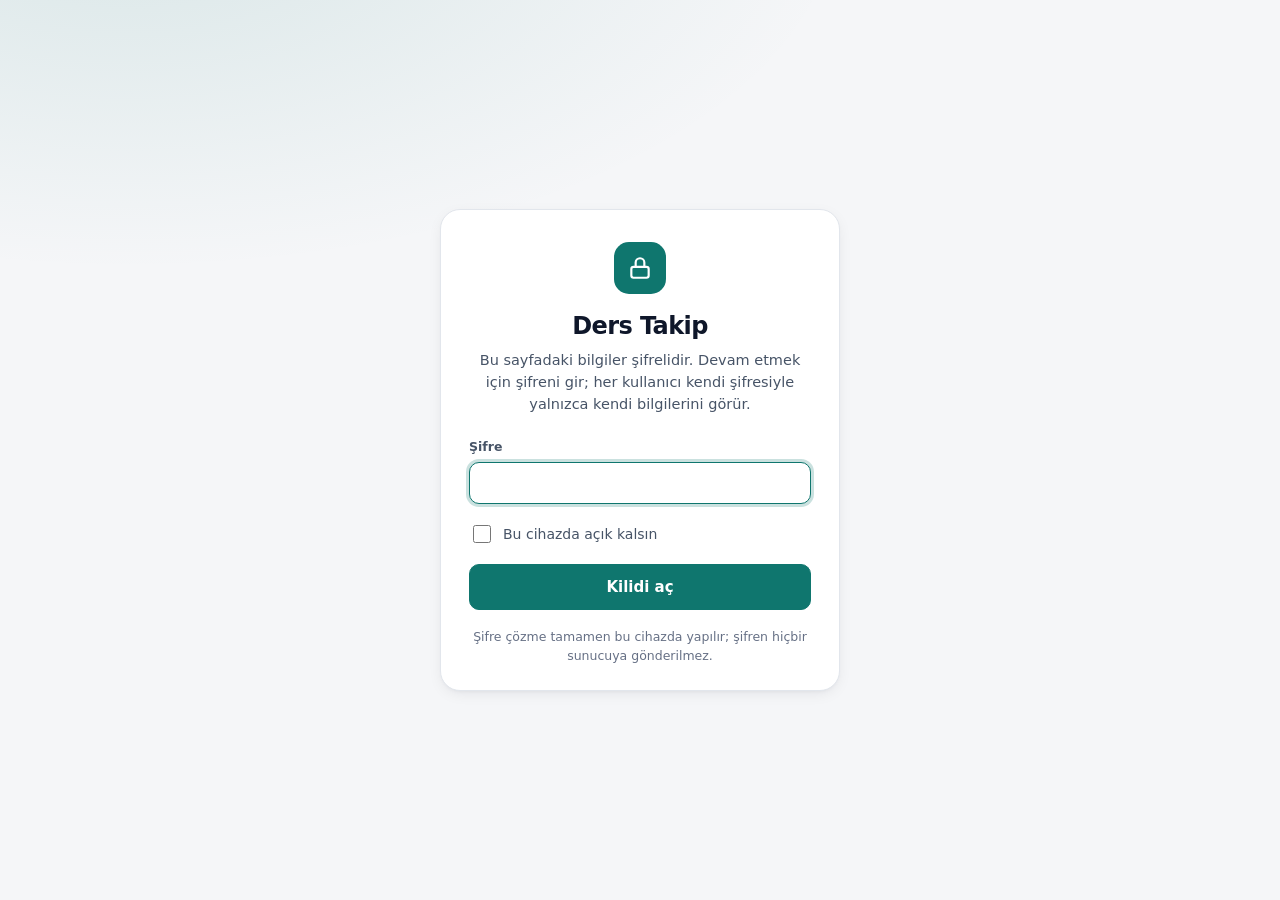
==== commit f0ab54f5: "Çok kullanıcılı yapı: her hesap kendi şifresi ve üniversite kurallarıyla - Kilit ekranı girilen şifr" ====
--- a/index.html
+++ b/index.html
@@ -21,8 +21,8 @@
 <link rel="preconnect" href="https://fonts.googleapis.com">
 <link rel="preconnect" href="https://fonts.gstatic.com" crossorigin>
 <link crossorigin="anonymous" href="https://fonts.googleapis.com/css2?family=Plus+Jakarta+Sans:wght@400;500;600;700;800&family=JetBrains+Mono:wght@500;600&display=swap" rel="stylesheet">
-<link rel="stylesheet" href="style.css?v=14">
-<script src="tema.js?v=14"></script>
+<link rel="stylesheet" href="style.css?v=25">
+<script src="tema.js?v=25"></script>
 </head>
 <body>
 
@@ -32,7 +32,7 @@
       <svg viewBox="0 0 24 24"><rect x="4" y="11" width="16" height="10" rx="2"/><path d="M8 11V7a4 4 0 0 1 8 0v4"/></svg>
     </div>
     <h1 class="lock-title">Ders Takip</h1>
-    <p class="lock-sub">Bu sayfadaki bilgiler şifrelidir. Devam etmek için şifreni gir.</p>
+    <p class="lock-sub">Bu sayfadaki bilgiler şifrelidir. Devam etmek için şifreni gir; her kullanıcı kendi şifresiyle yalnızca kendi bilgilerini görür.</p>
     <form id="lockForm" class="lock-form" novalidate>
       <div class="field">
         <label for="lockPw">Şifre</label>
@@ -90,7 +90,7 @@
 </div>
 
 <noscript><p style="padding:24px;font-family:sans-serif">Bu uygulama için JavaScript gereklidir.</p></noscript>
-<script src="sabitler.js?v=14"></script>
-<script src="kilit.js?v=14"></script>
+<script src="sabitler.js?v=25"></script>
+<script src="kilit.js?v=25"></script>
 </body>
 </html>
--- a/style.css
+++ b/style.css
@@ -266,6 +266,7 @@
 .risk-row:first-child { border-top: 0; padding-top: 0; }
 .risk-row .nm { font-weight: 650; font-size: 14px; display: flex; align-items: center; gap: 8px; min-width: 0; }
 .risk-row .nm span { overflow: hidden; text-overflow: ellipsis; white-space: nowrap; }
+.risk-row .nm-sub { flex: none; font-size: 12px; font-weight: 650; color: var(--text-3); }
 .risk-row .num { font-size: 12.5px; color: var(--text-2); font-weight: 600; }
 .risk-row .progress { grid-column: 1 / -1; }
 .lvl-ok > i { background: var(--ok) !important; }
@@ -676,3 +677,20 @@
   .topic .check, .tw-row .check { width: 32px; height: 32px; border-radius: 9px; }
   .flag { width: 36px; height: 36px; }
 }
+
+/* ============ Takvim, tatil ve kaynaklar ============ */
+.tt-holiday { position: absolute; left: 0; right: 0; z-index: 3; display: grid; place-items: center; padding: 6px; text-align: center; font-size: 12px; font-weight: 700; color: var(--text-2);
+  background: repeating-linear-gradient(135deg, color-mix(in srgb, var(--bg) 88%, transparent) 0 8px, color-mix(in srgb, var(--surface-3) 88%, transparent) 8px 10px); }
+.tt-holiday span { background: var(--surface); border: 1px solid var(--border); border-radius: 8px; padding: 4px 8px; }
+.att-cell.holiday { cursor: default; border-style: solid; background: var(--surface-2); color: var(--text-3); }
+.att-cell.holiday svg { margin-top: 6px; font-size: 14px; stroke-width: 2; }
+.task.event { grid-template-columns: auto 1fr auto; }
+.ev-ic { width: 28px; height: 28px; border-radius: 8px; display: grid; place-items: center; font-size: 15px; background: var(--surface-2); color: var(--text-2); }
+.ev-sinav { background: var(--info-soft); color: var(--info); }
+.ev-tatil { background: var(--ok-soft); color: var(--ok); }
+.ev-kayit { background: var(--warn-soft); color: var(--warn); }
+.sources-list { list-style: none; margin: 0; padding: 0; display: grid; gap: 10px; }
+.sources-list li { padding: 10px 0; border-top: 1px dashed var(--border); font-size: 14px; }
+.sources-list li:first-child { border-top: 0; padding-top: 0; }
+.sources-list a { display: inline-flex; align-items: center; gap: 4px; font-weight: 600; }
+.callout a { color: inherit; font-weight: 700; }
